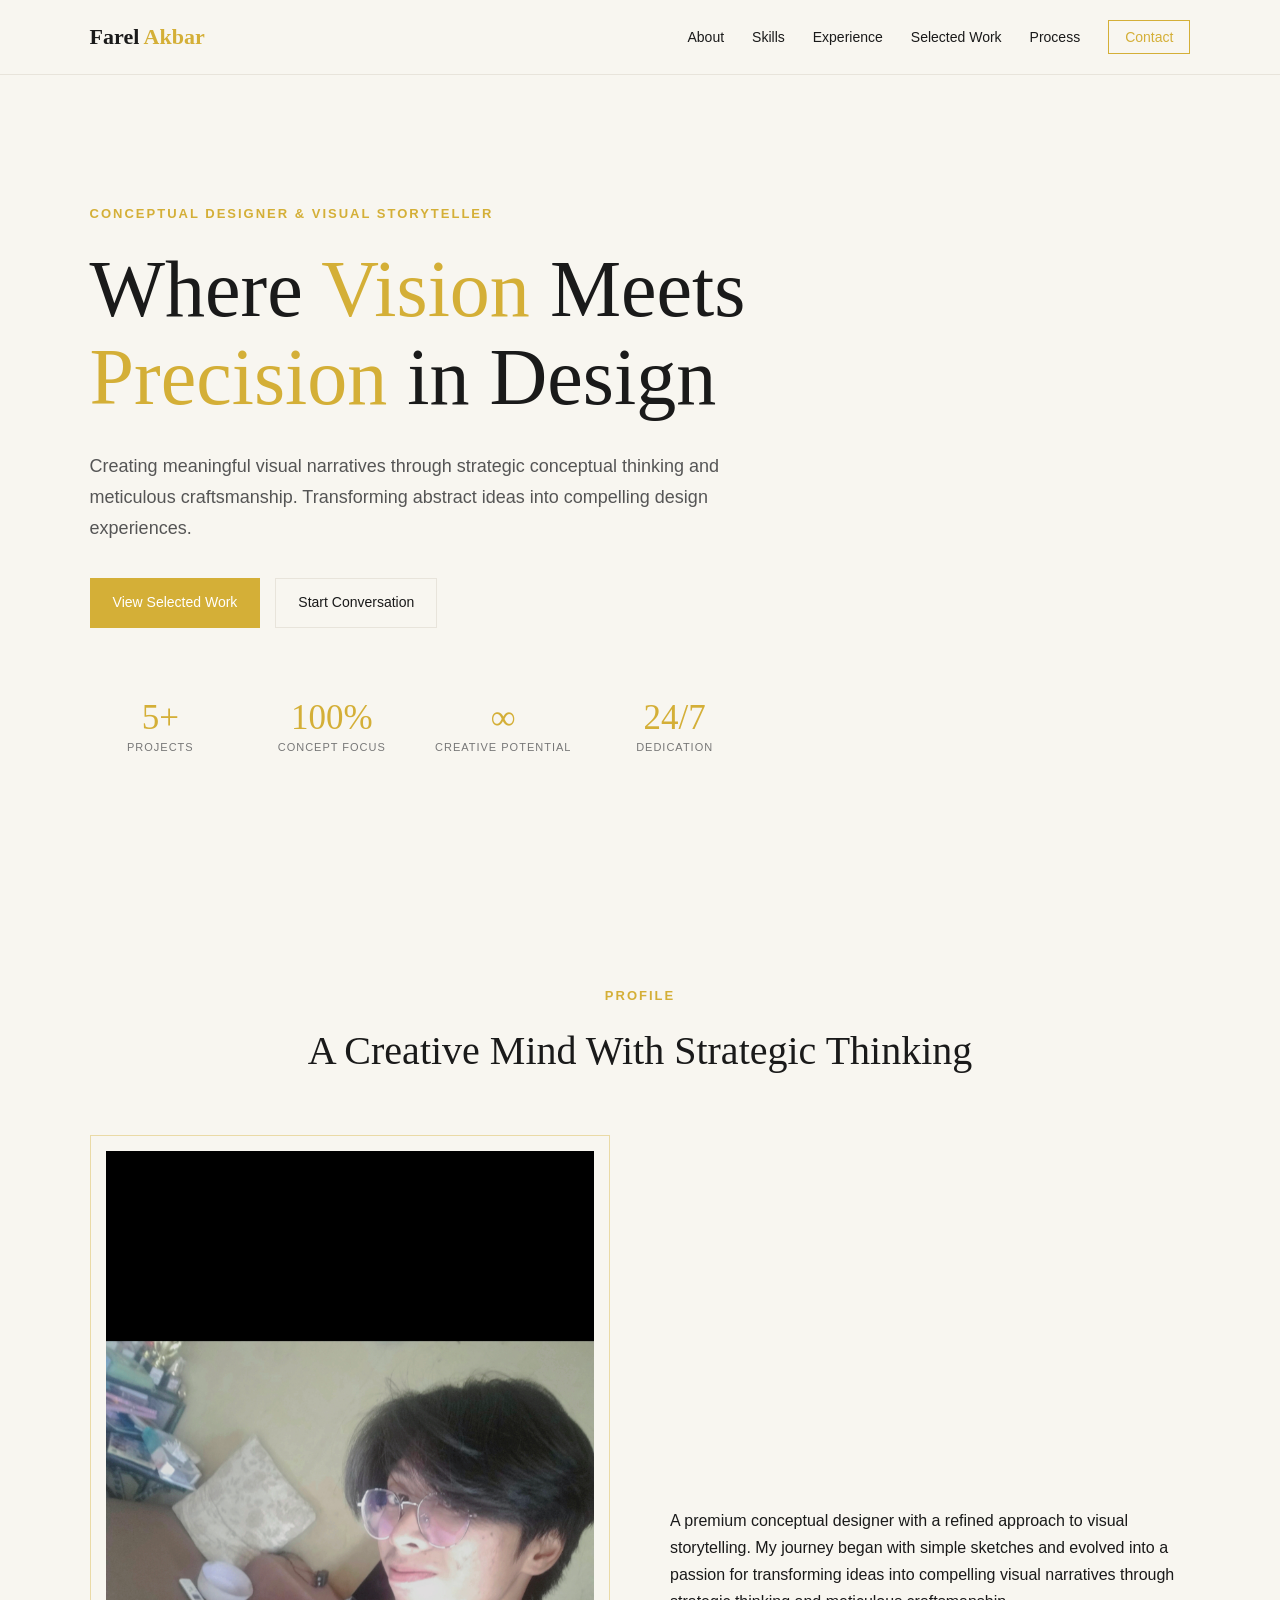
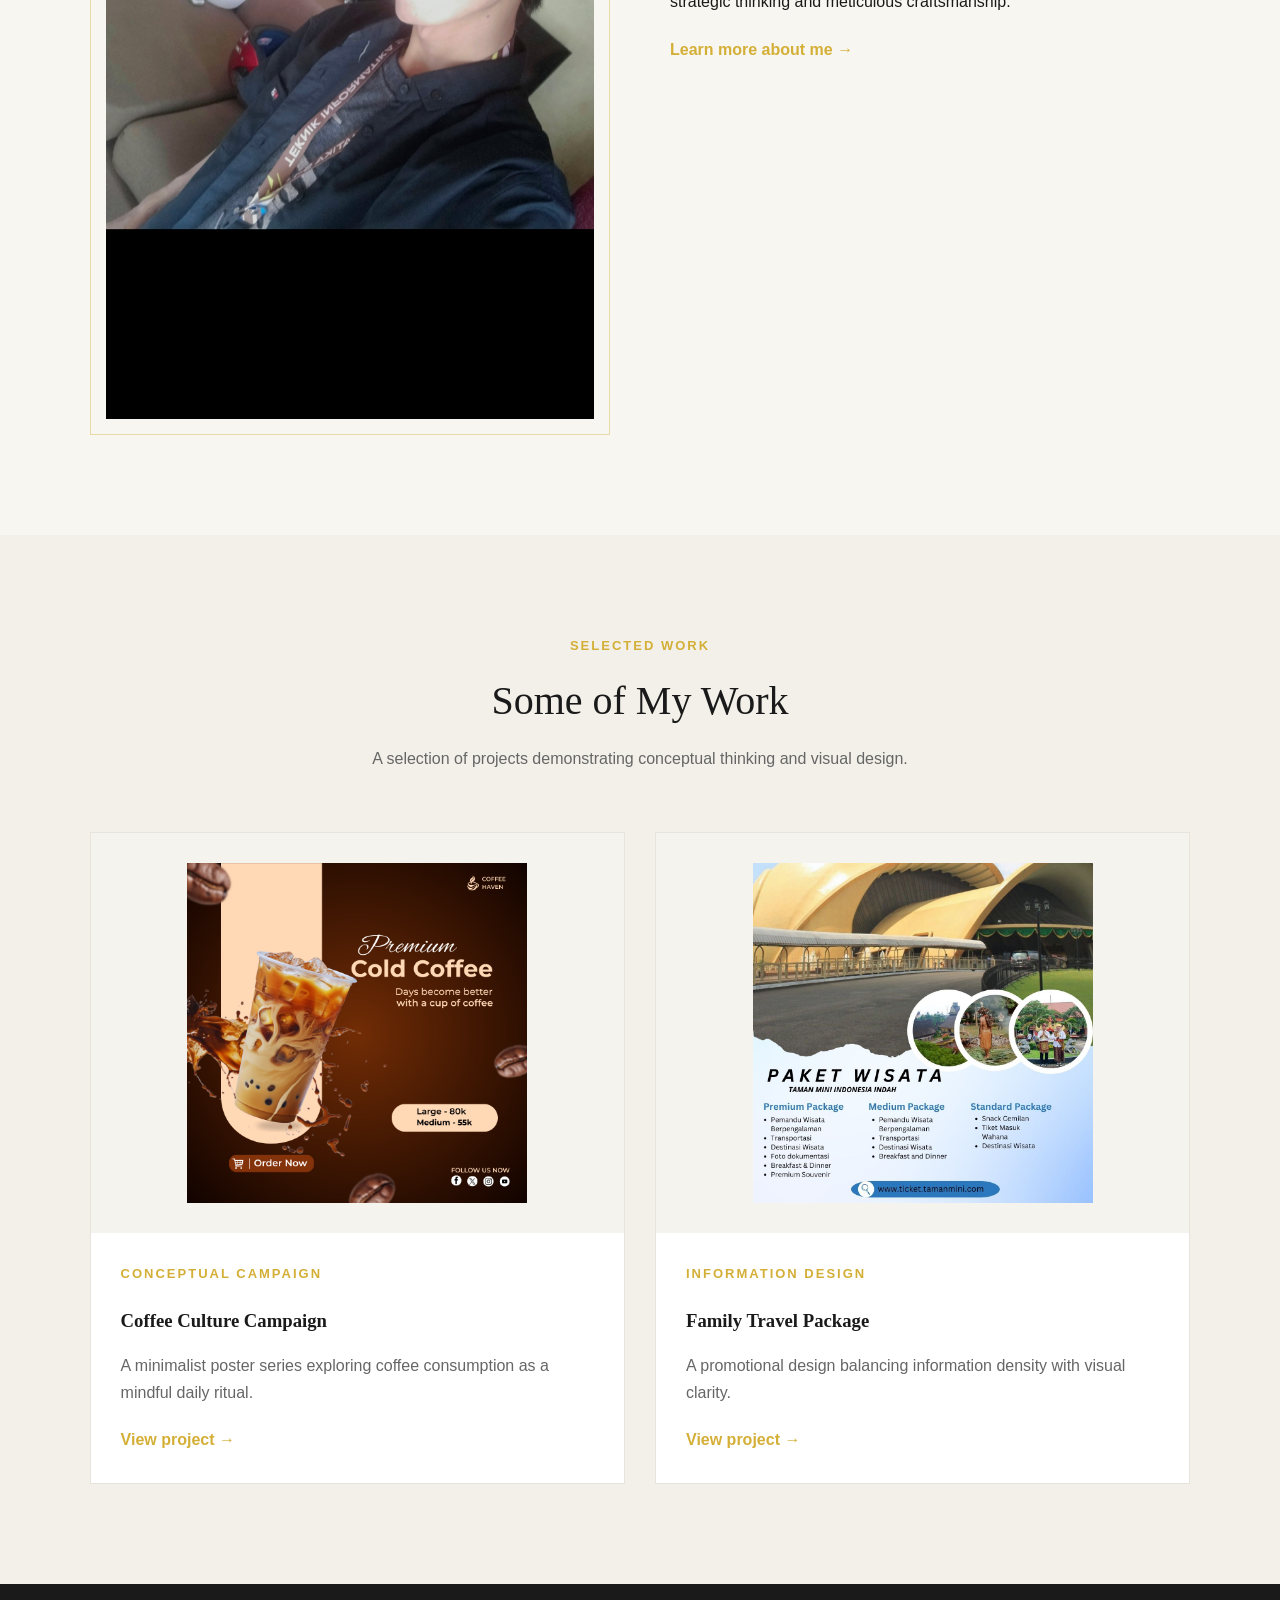
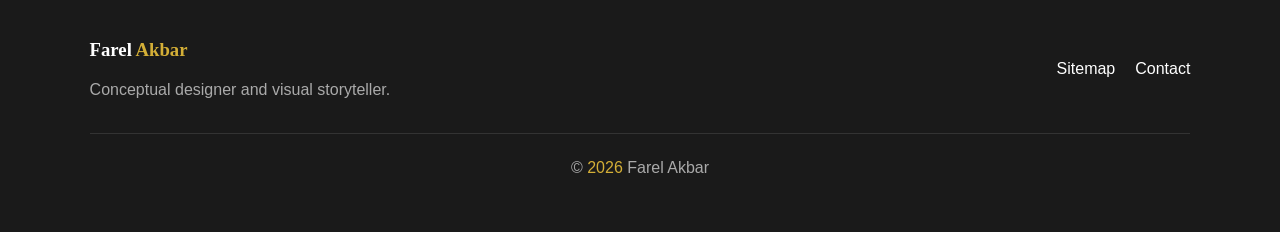
==== index.html @ 05f34e48 "Add files via Upload 9/4/2026  7:55 PM Upload Project Mata Kuliah Pemrograman Website I" ====
<!DOCTYPE html>
<html lang="en">

<head>
    <meta charset="UTF-8">
    <meta name="viewport" content="width=device-width, initial-scale=1.0">

    <title>Farel Akbar | Portfolio</title>

    <link rel="stylesheet" href="css/style.css">
</head>

<body>

 

    <header>
        <nav class="navbar">

            <a href="index.html" class="logo">
                Farel <span>Akbar</span>
            </a>

            <button id="menuButton" class="menu-button">
                ☰
            </button>

            <ul id="navMenu" class="nav-menu">
                <li><a href="pages/about.html">About</a></li>
                <li><a href="pages/skills.html">Skills</a></li>
                <li><a href="pages/experience.html">Experience</a></li>
                <li><a href="pages/works.html">Selected Work</a></li>
                <li><a href="pages/process.html">Process</a></li>
                <li><a href="pages/contact.html" class="nav-contact">Contact</a></li>
            </ul>

        </nav>
    </header>


    

    <main>

        <section class="hero">

            <div class="hero-content">

                <p class="eyebrow">
                    CONCEPTUAL DESIGNER & VISUAL STORYTELLER
                </p>

                <h1>
                    Where <span>Vision</span> Meets
                    <br>
                    <span>Precision</span> in Design
                </h1>

                <p class="hero-description">
                    Creating meaningful visual narratives through strategic
                    conceptual thinking and meticulous craftsmanship.
                    Transforming abstract ideas into compelling design experiences.
                </p>

                <div class="button-group">

                    <a href="pages/works.html" class="button primary-button">
                        View Selected Work
                    </a>

                    <a href="pages/contact.html" class="button secondary-button">
                        Start Conversation
                    </a>

                </div>

                <div class="stats">

                    <div>
                        <strong>5+</strong>
                        <p>PROJECTS</p>
                    </div>

                    <div>
                        <strong>100%</strong>
                        <p>CONCEPT FOCUS</p>
                    </div>

                    <div>
                        <strong>∞</strong>
                        <p>CREATIVE POTENTIAL</p>
                    </div>

                    <div>
                        <strong>24/7</strong>
                        <p>DEDICATION</p>
                    </div>

                </div>

            </div>

        </section>


       

        <section class="section">

            <div class="section-heading">
                <p class="eyebrow">PROFILE</p>
                <h2>A Creative Mind With Strategic Thinking</h2>
            </div>

            <div class="intro-grid">

                <div class="profile-image">
                    <img src="images/profile/profil.png"
                         alt="Farel Akbar">
                </div>

                <div>

                    <p>
                        A premium conceptual designer with a refined approach
                        to visual storytelling. My journey began with simple
                        sketches and evolved into a passion for transforming
                        ideas into compelling visual narratives through
                        strategic thinking and meticulous craftsmanship.
                    </p>

                    <a href="pages/about.html" class="text-link">
                        Learn more about me →
                    </a>

                </div>

            </div>

        </section>




        <section class="section light-section">

            <div class="section-heading">

                <p class="eyebrow">SELECTED WORK</p>

                <h2>Some of My Work</h2>

                <p>
                    A selection of projects demonstrating conceptual thinking
                    and visual design.
                </p>

            </div>

            <div class="project-grid">

                <article class="project-card">

                    <img src="images/1_posterkopi.png"
                         alt="Coffee Culture Campaign">

                    <div class="project-content">

                        <p class="project-type">CONCEPTUAL CAMPAIGN</p>

                        <h3>Coffee Culture Campaign</h3>

                        <p>
                            A minimalist poster series exploring coffee
                            consumption as a mindful daily ritual.
                        </p>

                        <a href="pages/works.html" class="text-link">
                            View project →
                        </a>

                    </div>

                </article>


                <article class="project-card">

                    <img src="images/2_posterpaketwisata.png"
                         alt="Family Travel Package">

                    <div class="project-content">

                        <p class="project-type">INFORMATION DESIGN</p>

                        <h3>Family Travel Package</h3>

                        <p>
                            A promotional design balancing information density
                            with visual clarity.
                        </p>

                        <a href="pages/works.html" class="text-link">
                            View project →
                        </a>

                    </div>

                </article>

            </div>

        </section>

    </main>


    

    <footer>

        <div>
            <h3>Farel <span>Akbar</span></h3>

            <p>
                Conceptual designer and visual storyteller.
            </p>
        </div>

        <div class="footer-links">

            <a href="pages/sitemap.html">Sitemap</a>
            <a href="pages/contact.html">Contact</a>

        </div>

        <p class="copyright">
            © <span class="current-year"></span> Farel Akbar
        </p>

    </footer>


    <script src="js/script.js"></script>

</body>

</html>
---- css/style.css ----
* { margin: 0; padding: 0; box-sizing: border-box; }
:root { --gold: #d4af37; --dark-gold: #b8860b; --dark: #1a1a1a; --light: #f8f6f0; --gray: #e8e4db; --text-gray: #666; --white: #fff; }
html { scroll-behavior: smooth; }
body { font-family: Arial, Helvetica, sans-serif; background: var(--light); color: var(--dark); line-height: 1.7; }
a { color: inherit; text-decoration: none; }
img { display: block; max-width: 100%; }
ul { list-style: none; }

.navbar {
    min-height: 75px; padding: 15px 7%; display: flex; align-items: center;
    justify-content: space-between; position: sticky; top: 0; z-index: 100;
    background: var(--light); border-bottom: 1px solid var(--gray);
}
.logo { font: bold 22px Georgia, serif; }
.logo span, footer span { color: var(--gold); }
.nav-menu { display: flex; align-items: center; gap: 28px; }
.nav-menu a { font-size: 14px; transition: .3s; }
.nav-menu a:hover, .nav-menu a.active { color: var(--gold); }
.nav-contact { padding: 8px 16px; border: 1px solid var(--gold); color: var(--gold); }
.menu-button { display: none; border: 0; background: none; font-size: 25px; cursor: pointer; }

.section { padding: 100px 7%; }
.light-section { background: rgba(232, 228, 219, .35); }
.section-heading { max-width: 750px; margin: 0 auto 60px; text-align: center; }
.section-heading h2, .section h2 { margin-bottom: 20px; font: 40px Georgia, serif; line-height: 1.2; }
.section-heading p:last-child, .project-content > p:not(.project-type), .experience p, .simple-card p, .process-card p { color: var(--text-gray); }
.eyebrow, .project-type { color: var(--gold); font-size: 13px; font-weight: bold; letter-spacing: 2px; margin-bottom: 20px; }

.hero { min-height: 90vh; padding: 100px 7%; display: flex; align-items: center; }
.hero-content { max-width: 1000px; }
.hero h1 { max-width: 900px; margin-bottom: 30px; font: normal clamp(45px, 7vw, 80px)/1.1 Georgia, serif; }
.hero h1 span { color: var(--gold); }
.hero-description { max-width: 650px; margin-bottom: 35px; color: #555; font-size: 18px; }

.button-group { display: flex; flex-wrap: wrap; gap: 15px; margin-bottom: 70px; }
.button { display: inline-block; padding: 12px 22px; border: 1px solid var(--gold); font-size: 14px; cursor: pointer; transition: .3s; }
.primary-button { background: var(--gold); color: white; }
.primary-button:hover { background: var(--dark-gold); }
.secondary-button { border-color: var(--gray); }
.secondary-button:hover { color: var(--gold); border-color: var(--gold); }

.stats { display: grid; grid-template-columns: repeat(4, 1fr); gap: 30px; }
.stats div { text-align: center; }
.stats strong { color: var(--gold); font: 35px Georgia, serif; }
.stats p { color: #777; font-size: 11px; letter-spacing: 1px; }

.intro-grid, .about-grid, .experience, .contact-grid {
    max-width: 1100px; margin: auto; display: grid; grid-template-columns: 1fr 1fr; gap: 60px; align-items: center;
}
.profile-image { padding: 15px; border: 1px solid rgba(212, 175, 55, .4); }
.profile-image img { width: 100%; }
.text-link { display: inline-block; margin-top: 20px; color: var(--gold); font-weight: bold; }
.feature-box, .opportunities { margin-top: 30px; padding: 20px; border-left: 3px solid var(--gold); background: rgba(212, 175, 55, .05); }

.page-header { padding: 100px 7% 70px; text-align: center; border-bottom: 1px solid var(--gray); }
.page-header h1 { margin-bottom: 20px; font: normal 60px Georgia, serif; }
.page-header > p:last-child { color: var(--text-gray); }

.timeline { max-width: 900px; margin: auto; }
.timeline-item { display: grid; grid-template-columns: 70px 1fr; gap: 30px; padding: 30px 0; border-bottom: 1px solid var(--gray); }
.timeline-number { color: var(--gold); font: 28px Georgia, serif; }
.timeline-item h3 { margin-bottom: 5px; font: 23px Georgia, serif; }
.date { margin-bottom: 15px; color: var(--gold); font-size: 13px; }

.skills-list { max-width: 900px; margin: auto; }
.skill { margin-bottom: 35px; }
.skill-title { display: flex; justify-content: space-between; margin-bottom: 10px; }
.skill-title span { color: var(--gold); }
.skill-bar { height: 7px; overflow: hidden; background: var(--gray); }
.skill-progress { height: 100%; background: var(--gold); }
.skill > p { margin-top: 8px; color: #777; font-size: 13px; }

.card-grid { max-width: 1000px; margin: auto; display: grid; grid-template-columns: repeat(2, 1fr); gap: 20px; }
.simple-card, .process-card { padding: 30px; background: white; border: 1px solid var(--gray); transition: .3s; }
.simple-card:hover, .process-card:hover, .project-card:hover { transform: translateY(-5px); border-color: var(--gold); }
.simple-card h3 { margin-bottom: 10px; }

.tools { max-width: 900px; margin: auto; display: flex; flex-wrap: wrap; justify-content: center; gap: 15px; }
.tool { padding: 15px 25px; color: var(--gold); border: 1px solid var(--gold); }

.gallery { display: grid; grid-template-columns: repeat(2, 1fr); gap: 10px; }
.gallery img { width: 100%; height: 220px; object-fit: cover; background: var(--gray); }
.gallery img:first-child { grid-column: span 2; height: 300px; }
.experience h2 { margin-bottom: 5px; }
.experience h3 { margin-bottom: 20px; color: var(--gold); }
.check-list { padding-left: 20px; margin-top: 15px; list-style: disc; }
.check-list li { margin-bottom: 10px; }

.project-grid { max-width: 1150px; margin: auto; display: grid; grid-template-columns: repeat(2, 1fr); gap: 30px; }
.project-card { overflow: hidden; background: white; border: 1px solid var(--gray); transition: .3s; }
.project-card > img { width: 100%; height: 400px; padding: 30px; object-fit: contain; background: #f5f3ed; }
.project-content { padding: 30px; }
.project-content h2, .project-content h3 { margin-bottom: 15px; font-family: Georgia, serif; }
.tags { display: flex; flex-wrap: wrap; gap: 8px; margin-top: 20px; }
.tags span { padding: 5px 10px; background: var(--gray); font-size: 11px; }
.project-details { margin-top: 25px; padding-top: 20px; border-top: 1px solid var(--gray); font-size: 14px; }
.novel-box { max-width: 800px; margin: auto; padding: 50px; background: white; border-left: 4px solid var(--gold); }

.process-grid { max-width: 1100px; margin: auto; display: grid; grid-template-columns: repeat(4, 1fr); gap: 20px; }
.process-card { text-align: center; }
.process-card span { color: var(--gold); font: 35px Georgia, serif; }
.process-card h2 { margin-top: 15px; font-size: 25px !important; }
.quote-box { max-width: 800px; margin: auto; text-align: center; }
.quote-box blockquote { margin: 30px 0; font: italic 25px Georgia, serif; }

.contact-list { margin-top: 30px; }
.contact-list a { display: block; padding: 20px 0; border-bottom: 1px solid var(--gray); }
.contact-list strong, .contact-list span { display: block; }
.contact-list span { color: var(--gold); }
.form-box { padding: 35px; background: white; border: 1px solid var(--gray); }
.form-box h2 { font-size: 30px !important; }
form label { display: block; margin: 20px 0 7px; font-weight: bold; }
form input, form select, form textarea { width: 100%; padding: 12px; border: 1px solid var(--gray); background: white; font: 15px Arial, sans-serif; }
form input:focus, form select:focus, form textarea:focus { outline: none; border-color: var(--gold); }
form button { margin-top: 25px; }
.form-message { margin-top: 15px; color: var(--gold); }

.sitemap { max-width: 800px; margin: auto; }
.sitemap a { display: block; padding: 20px; margin-bottom: 10px; background: white; border: 1px solid var(--gray); transition: .3s; }
.sitemap a:hover { transform: translateX(5px); border-color: var(--gold); }
.sitemap strong, .sitemap span { display: block; }
.sitemap span { color: #777; font-size: 14px; }

footer { display: flex; flex-wrap: wrap; align-items: center; justify-content: space-between; gap: 30px; padding: 50px 7%; background: var(--dark); color: white; }
footer h3 { margin-bottom: 10px; font-family: Georgia, serif; }
footer p { color: #aaa; }
.footer-links { display: flex; gap: 20px; }
.footer-links a:hover { color: var(--gold); }
.copyright { width: 100%; padding-top: 20px; text-align: center; border-top: 1px solid #333; font-size: 16px; }

@media (max-width: 800px) {
    .menu-button { display: block; }
    .nav-menu { display: none; position: absolute; top: 75px; left: 0; width: 100%; flex-direction: column; align-items: stretch; gap: 0; background: var(--light); border-bottom: 1px solid var(--gray); }
    .nav-menu.show { display: flex; }
    .nav-menu li { border-bottom: 1px solid var(--gray); }
    .nav-menu a { display: block; padding: 15px 7%; }
    .nav-contact { border: 0; }
    .stats { grid-template-columns: repeat(2, 1fr); }
    .intro-grid, .about-grid, .experience, .contact-grid { grid-template-columns: 1fr; }
    .project-grid { grid-template-columns: 1fr; }
    .process-grid { grid-template-columns: repeat(2, 1fr); }
    .page-header h1 { font-size: 45px; }
    .section { padding: 70px 7%; }
}

@media (max-width: 500px) {
    .hero { padding: 70px 7%; }
    .hero h1 { font-size: 42px; }
    .card-grid, .process-grid { grid-template-columns: 1fr; }
    .gallery { grid-template-columns: 1fr; }
    .gallery img:first-child { grid-column: auto; }
    .novel-box { padding: 30px; }
    footer { justify-content: center; text-align: center; }
}
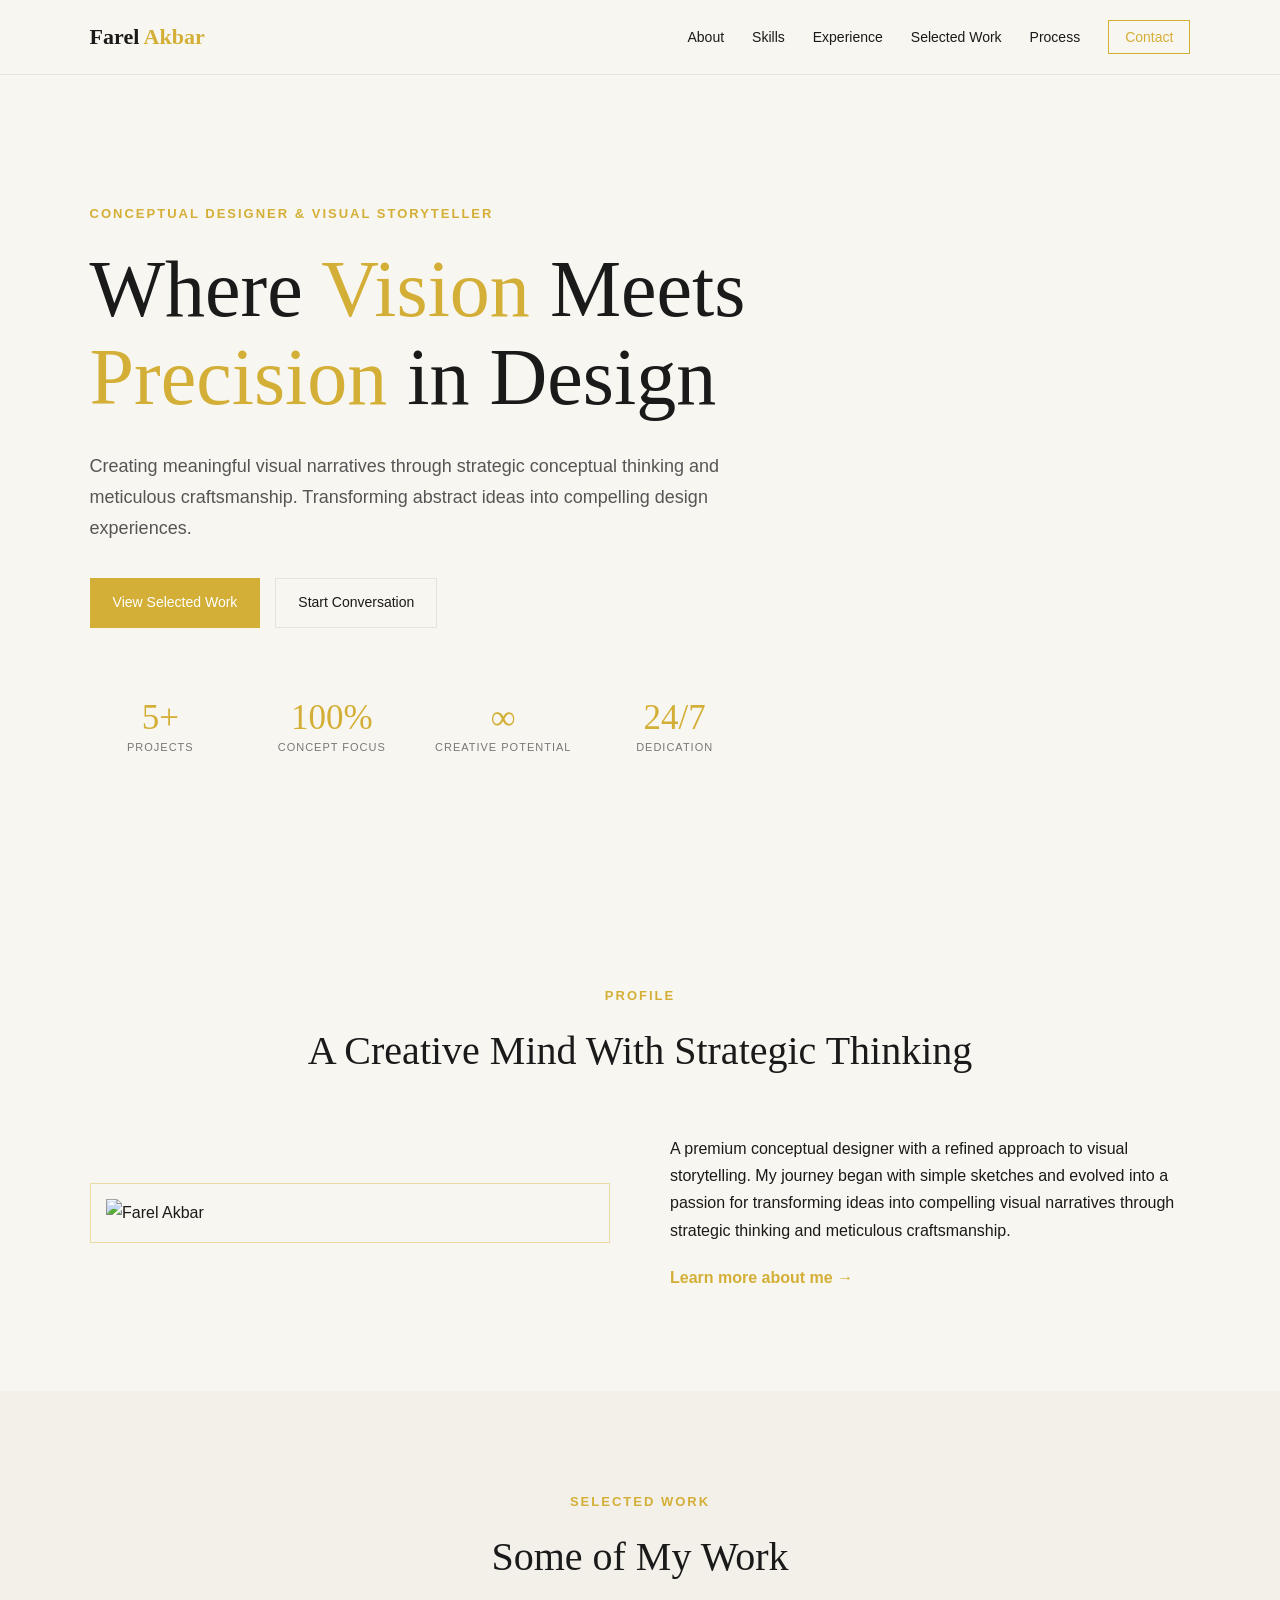
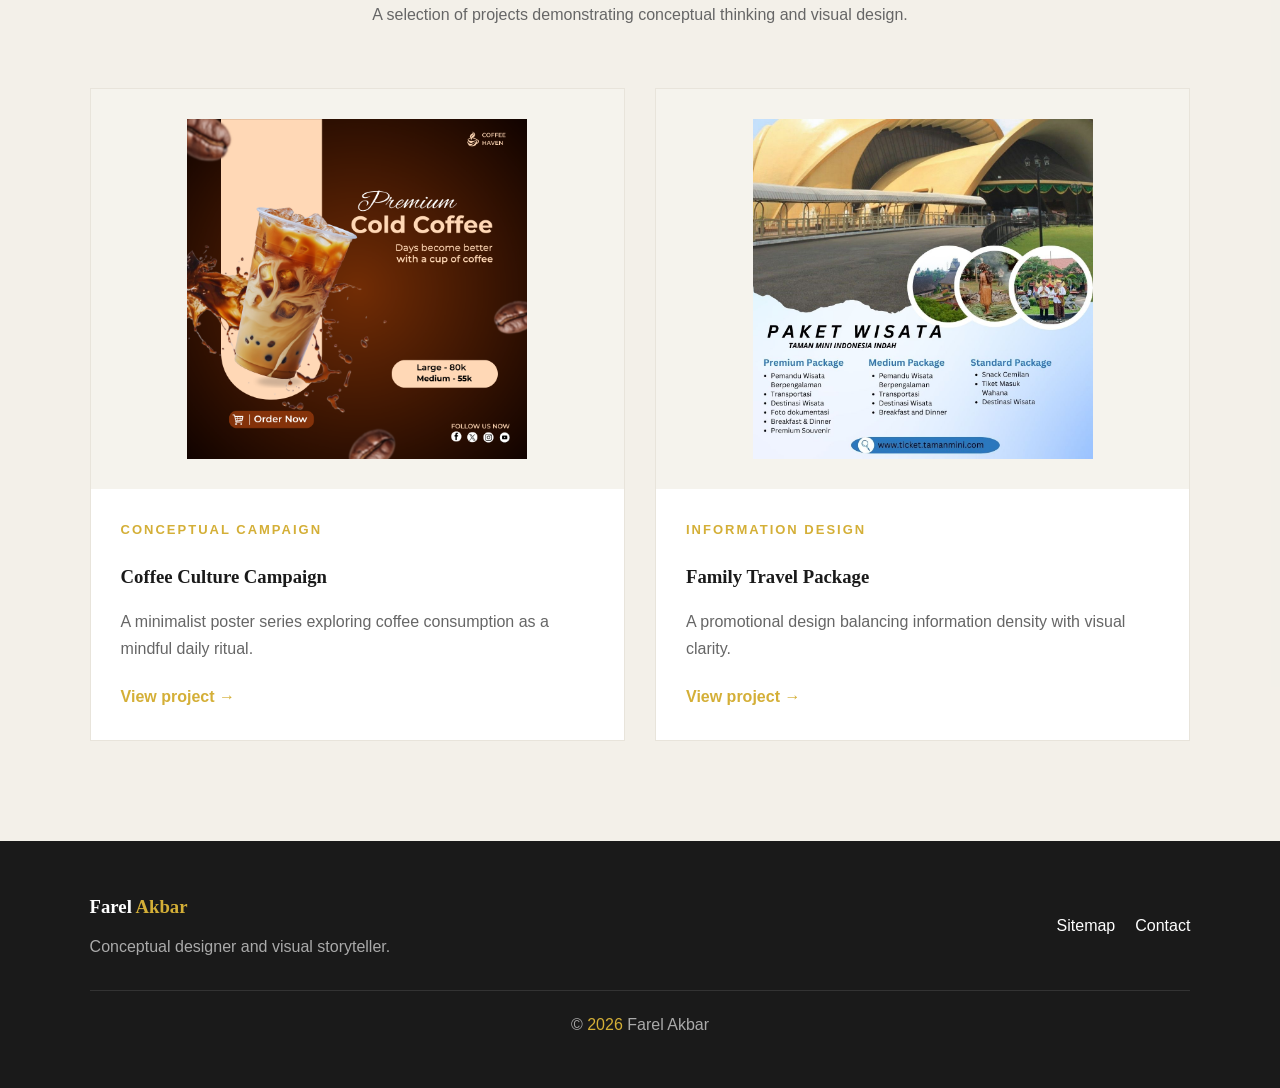
==== commit b3b6b5a1: "Update index.html" ====
--- a/index.html
+++ b/index.html
@@ -115,7 +115,7 @@
             <div class="intro-grid">
 
                 <div class="profile-image">
-                    <img src="images/profile/profil.png"
+                    <img src="images/profile/profil.jpeg"
                          alt="Farel Akbar">
                 </div>
 
@@ -245,4 +245,4 @@
 
 </body>
 
-</html>+</html>
